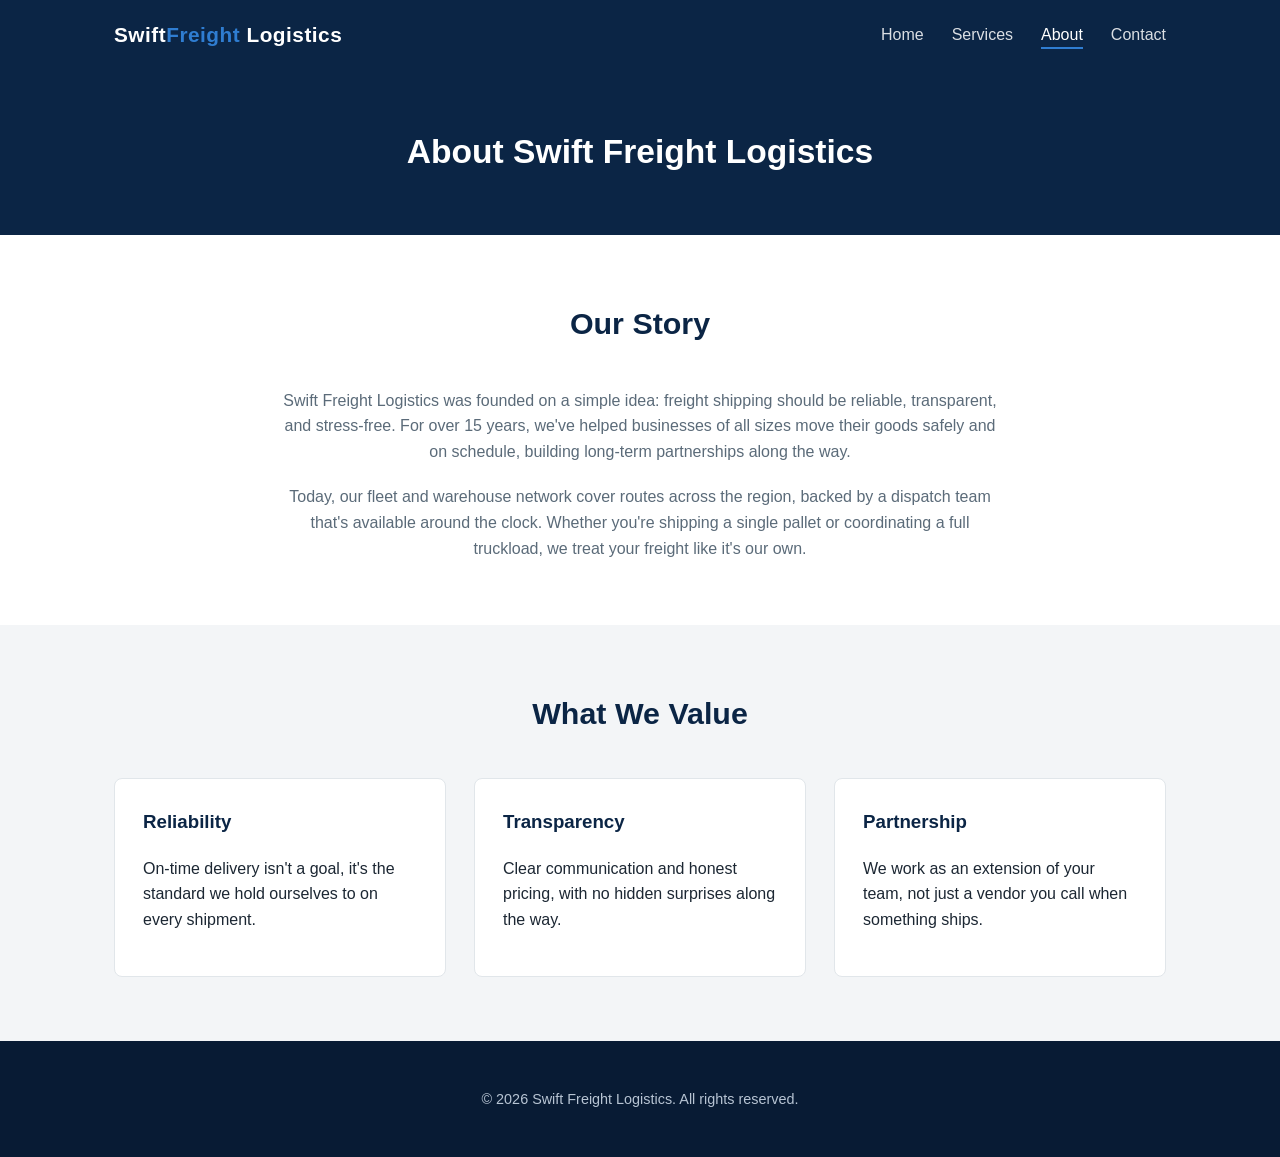
==== about.html @ e099bc7d "Initial commit: Swift Freight Logistics static site Home, Services, About, and Contact pages with sh" ====
<!DOCTYPE html>
<html lang="en">
<head>
<meta charset="UTF-8">
<meta name="viewport" content="width=device-width, initial-scale=1.0">
<title>About | Swift Freight Logistics</title>
<meta name="description" content="Learn about Swift Freight Logistics, our mission, and our commitment to reliable freight solutions.">
<link rel="stylesheet" href="styles.css">
</head>
<body>

<header>
  <div class="nav-wrap">
    <a href="index.html" class="logo">Swift<span>Freight</span> Logistics</a>
    <nav>
      <ul>
        <li><a href="index.html">Home</a></li>
        <li><a href="services.html">Services</a></li>
        <li><a href="about.html" aria-current="page">About</a></li>
        <li><a href="contact.html">Contact</a></li>
      </ul>
    </nav>
  </div>
</header>

<div class="page-header">
  <h1>About Swift Freight Logistics</h1>
</div>

<section>
  <div class="container">
    <h2>Our Story</h2>
    <p style="max-width:720px; margin:0 auto 20px; color:var(--gray); text-align:center;">
      Swift Freight Logistics was founded on a simple idea: freight shipping should be reliable, transparent, and stress-free.
      For over 15 years, we've helped businesses of all sizes move their goods safely and on schedule, building long-term
      partnerships along the way.
    </p>
    <p style="max-width:720px; margin:0 auto; color:var(--gray); text-align:center;">
      Today, our fleet and warehouse network cover routes across the region, backed by a dispatch team that's available
      around the clock. Whether you're shipping a single pallet or coordinating a full truckload, we treat your freight
      like it's our own.
    </p>
  </div>
</section>

<section class="section-alt">
  <div class="container">
    <h2>What We Value</h2>
    <div class="grid">
      <div class="card">
        <h3>Reliability</h3>
        <p>On-time delivery isn't a goal, it's the standard we hold ourselves to on every shipment.</p>
      </div>
      <div class="card">
        <h3>Transparency</h3>
        <p>Clear communication and honest pricing, with no hidden surprises along the way.</p>
      </div>
      <div class="card">
        <h3>Partnership</h3>
        <p>We work as an extension of your team, not just a vendor you call when something ships.</p>
      </div>
    </div>
  </div>
</section>

<footer>
  <p>&copy; 2026 Swift Freight Logistics. All rights reserved.</p>
</footer>

</body>
</html>
---- styles.css ----
:root {
  --navy: #0b2545;
  --navy-dark: #081b34;
  --gray: #5b6b79;
  --gray-light: #f3f5f7;
  --white: #ffffff;
  --accent: #2f7dd1;
  --border: #e1e6ea;
}

* {
  box-sizing: border-box;
}

body {
  margin: 0;
  font-family: -apple-system, "Segoe UI", Roboto, Helvetica, Arial, sans-serif;
  color: #1c2733;
  background: var(--white);
  line-height: 1.6;
}

a {
  text-decoration: none;
  color: inherit;
}

img {
  max-width: 100%;
}

.container {
  max-width: 1100px;
  margin: 0 auto;
  padding: 0 24px;
}

/* Header / Nav */
header {
  background: var(--navy);
  color: var(--white);
}

.nav-wrap {
  display: flex;
  align-items: center;
  justify-content: space-between;
  padding: 18px 24px;
  max-width: 1100px;
  margin: 0 auto;
}

.logo {
  font-size: 1.3rem;
  font-weight: 700;
  letter-spacing: 0.5px;
  color: var(--white);
}

.logo span {
  color: var(--accent);
}

nav ul {
  list-style: none;
  display: flex;
  gap: 28px;
  margin: 0;
  padding: 0;
}

nav a {
  color: var(--white);
  font-weight: 500;
  opacity: 0.85;
  transition: opacity 0.15s ease;
}

nav a:hover,
nav a[aria-current="page"] {
  opacity: 1;
  border-bottom: 2px solid var(--accent);
  padding-bottom: 4px;
}

.nav-toggle {
  display: none;
}

/* Hero */
.hero {
  background: linear-gradient(135deg, var(--navy) 0%, var(--navy-dark) 100%);
  color: var(--white);
  padding: 80px 24px;
  text-align: center;
}

.hero h1 {
  font-size: 2.4rem;
  margin: 0 0 16px;
}

.hero p {
  font-size: 1.15rem;
  color: #cdd8e4;
  max-width: 640px;
  margin: 0 auto 28px;
}

.btn {
  display: inline-block;
  background: var(--accent);
  color: var(--white);
  padding: 13px 28px;
  border-radius: 4px;
  font-weight: 600;
  border: none;
  cursor: pointer;
  font-size: 1rem;
}

.btn:hover {
  background: #2a6fba;
}

.btn-outline {
  background: transparent;
  border: 2px solid var(--white);
}

.btn-outline:hover {
  background: rgba(255, 255, 255, 0.1);
}

/* Sections */
section {
  padding: 64px 24px;
}

.section-alt {
  background: var(--gray-light);
}

h2 {
  font-size: 1.9rem;
  color: var(--navy);
  margin-top: 0;
  text-align: center;
  margin-bottom: 40px;
}

.page-header {
  background: var(--navy);
  color: var(--white);
  padding: 56px 24px;
  text-align: center;
}

.page-header h1 {
  margin: 0;
  font-size: 2.1rem;
}

/* Grid cards */
.grid {
  display: grid;
  grid-template-columns: repeat(auto-fit, minmax(240px, 1fr));
  gap: 28px;
}

.card {
  background: var(--white);
  border: 1px solid var(--border);
  border-radius: 8px;
  padding: 28px;
  text-align: left;
}

.card h3 {
  color: var(--navy);
  margin-top: 0;
}

.card .icon {
  font-size: 1.8rem;
  margin-bottom: 12px;
}

/* Stats */
.stats {
  display: grid;
  grid-template-columns: repeat(auto-fit, minmax(150px, 1fr));
  gap: 24px;
  text-align: center;
}

.stats strong {
  display: block;
  font-size: 2rem;
  color: var(--navy);
}

.stats span {
  color: var(--gray);
}

/* Contact */
.contact-grid {
  display: grid;
  grid-template-columns: 1fr 1fr;
  gap: 40px;
}

.form-group {
  margin-bottom: 18px;
}

label {
  display: block;
  font-weight: 600;
  margin-bottom: 6px;
  color: var(--navy);
}

input,
textarea {
  width: 100%;
  padding: 11px 12px;
  border: 1px solid var(--border);
  border-radius: 4px;
  font-family: inherit;
  font-size: 1rem;
}

textarea {
  resize: vertical;
  min-height: 120px;
}

.info-list {
  list-style: none;
  padding: 0;
}

.info-list li {
  margin-bottom: 16px;
}

.info-list strong {
  display: block;
  color: var(--navy);
}

/* Footer */
footer {
  background: var(--navy-dark);
  color: #b7c4d3;
  padding: 32px 24px;
  text-align: center;
  font-size: 0.9rem;
}

footer a {
  color: var(--white);
}

@media (max-width: 720px) {
  .nav-wrap {
    flex-wrap: wrap;
  }

  nav ul {
    gap: 18px;
    flex-wrap: wrap;
  }

  .contact-grid {
    grid-template-columns: 1fr;
  }

  .hero h1 {
    font-size: 1.8rem;
  }
}
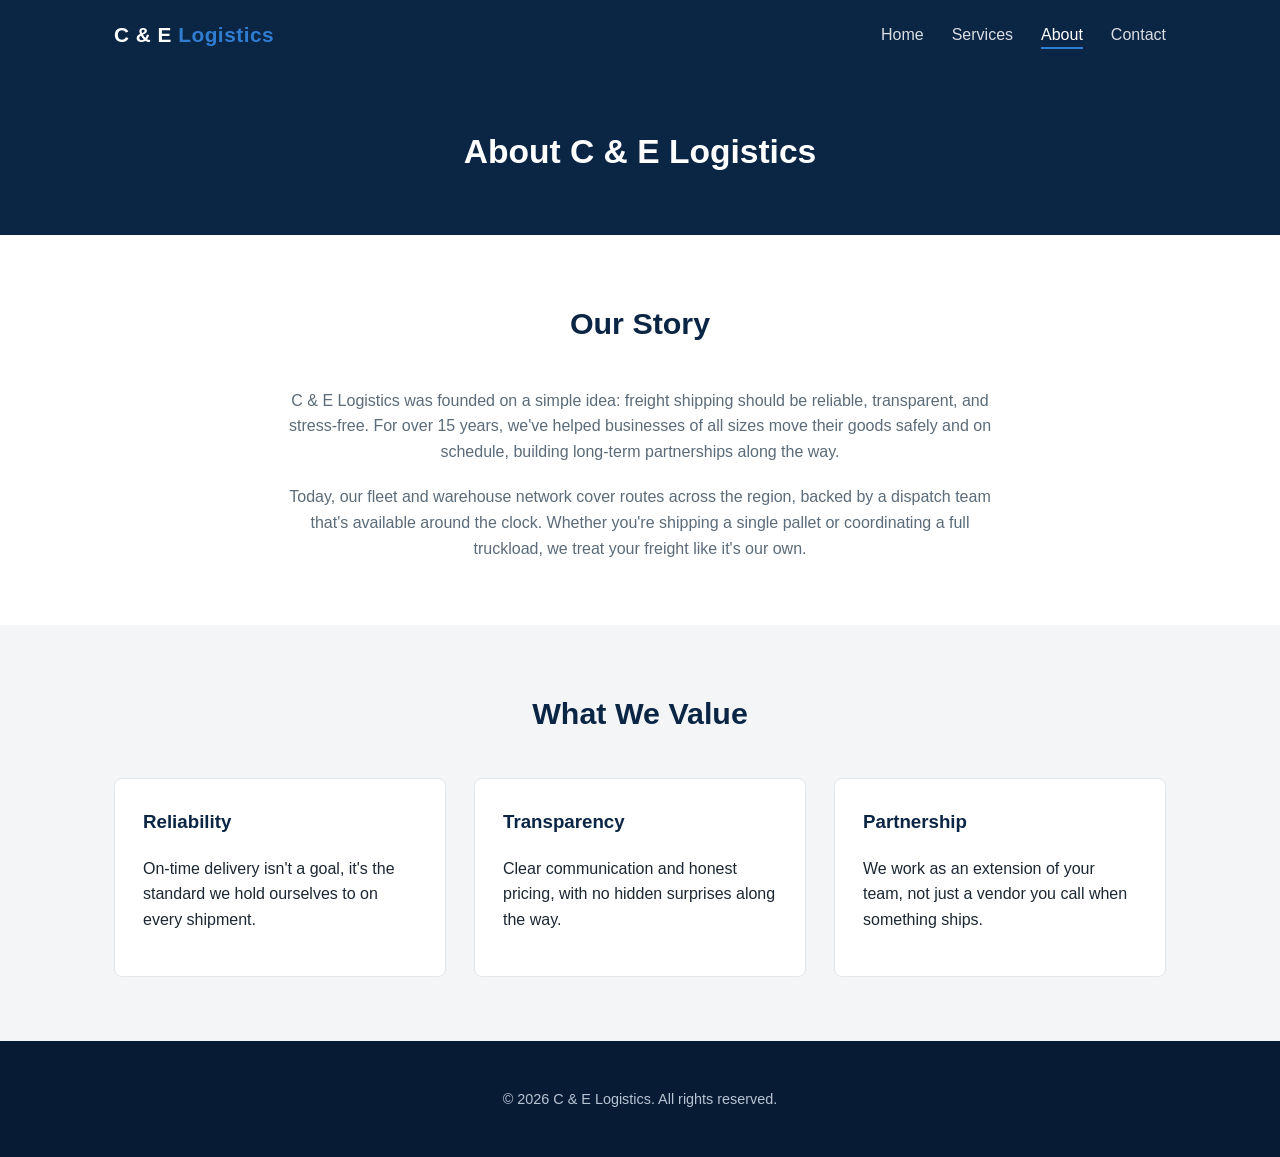
==== commit 34757058: "Rebrand to C & E Logistics and update services Renamed from Swift Freight Logistics to C & E Logisti" ====
--- a/about.html
+++ b/about.html
@@ -3,15 +3,15 @@
 <head>
 <meta charset="UTF-8">
 <meta name="viewport" content="width=device-width, initial-scale=1.0">
-<title>About | Swift Freight Logistics</title>
-<meta name="description" content="Learn about Swift Freight Logistics, our mission, and our commitment to reliable freight solutions.">
+<title>About | C & E Logistics</title>
+<meta name="description" content="Learn about C & E Logistics, our mission, and our commitment to reliable freight solutions.">
 <link rel="stylesheet" href="styles.css">
 </head>
 <body>
 
 <header>
   <div class="nav-wrap">
-    <a href="index.html" class="logo">Swift<span>Freight</span> Logistics</a>
+    <a href="index.html" class="logo">C & E <span>Logistics</span></a>
     <nav>
       <ul>
         <li><a href="index.html">Home</a></li>
@@ -24,14 +24,14 @@
 </header>
 
 <div class="page-header">
-  <h1>About Swift Freight Logistics</h1>
+  <h1>About C & E Logistics</h1>
 </div>
 
 <section>
   <div class="container">
     <h2>Our Story</h2>
     <p style="max-width:720px; margin:0 auto 20px; color:var(--gray); text-align:center;">
-      Swift Freight Logistics was founded on a simple idea: freight shipping should be reliable, transparent, and stress-free.
+      C & E Logistics was founded on a simple idea: freight shipping should be reliable, transparent, and stress-free.
       For over 15 years, we've helped businesses of all sizes move their goods safely and on schedule, building long-term
       partnerships along the way.
     </p>
@@ -64,7 +64,7 @@
 </section>
 
 <footer>
-  <p>&copy; 2026 Swift Freight Logistics. All rights reserved.</p>
+  <p>&copy; 2026 C & E Logistics. All rights reserved.</p>
 </footer>
 
 </body>
